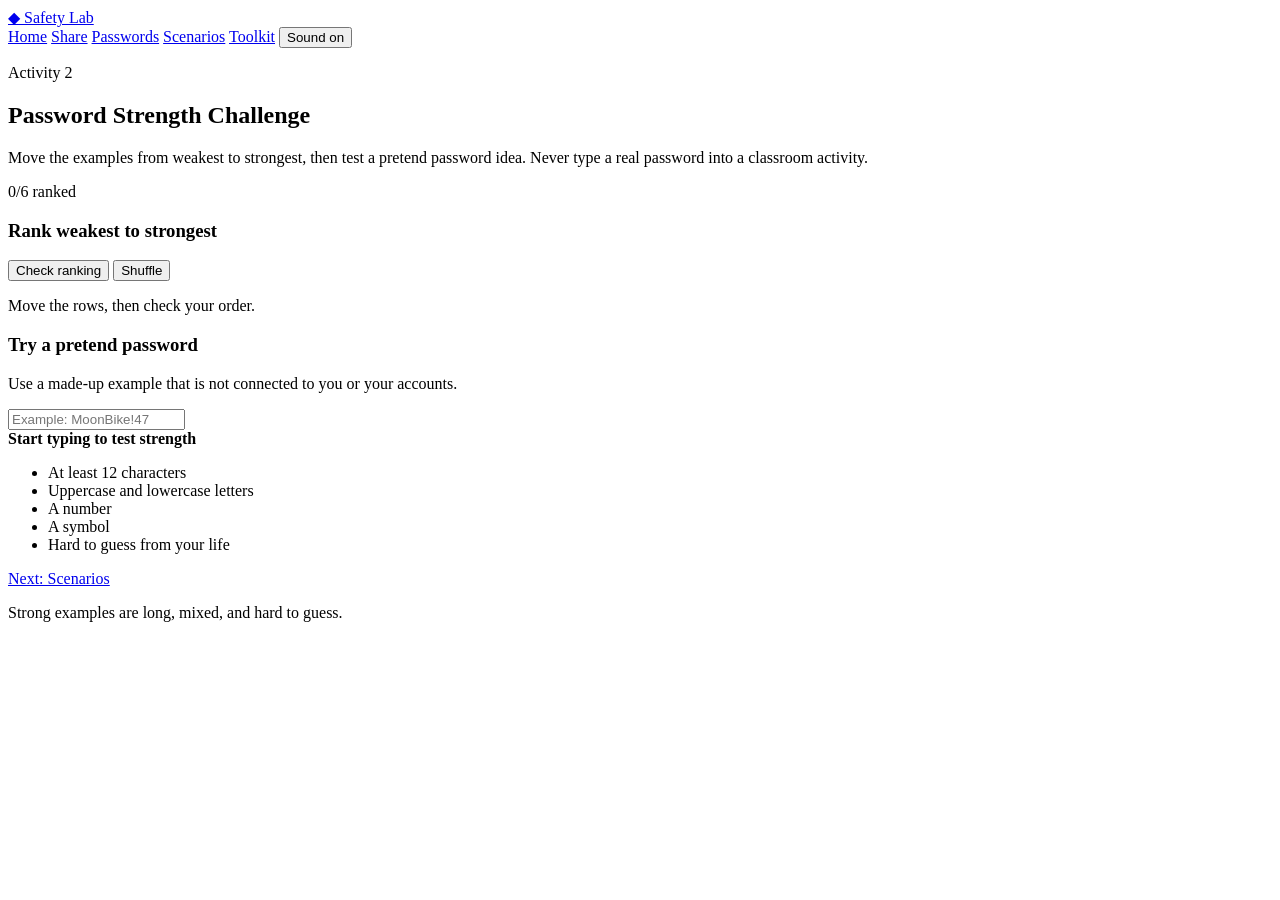
==== passwords.html @ 15ce436d "Add files via upload" ====
<!doctype html>
<html lang="en">
<head>
  <meta charset="utf-8">
  <meta name="viewport" content="width=device-width, initial-scale=1">
  <title>Password Challenge | Safety Lab</title>
  <link rel="stylesheet" href="css/styles.css">
</head>
<body data-page="passwords">
  <header class="site-header">
    <nav class="nav" aria-label="Main navigation">
      <a class="brand" href="index.html" aria-label="Safety Lab home">
        <span class="brand-mark" aria-hidden="true">◆</span>
        <span>Safety Lab</span>
      </a>
      <div class="nav-actions">
        <a class="nav-link" href="index.html">Home</a>
        <a class="nav-link" href="share.html">Share</a>
        <a class="nav-link active" href="passwords.html">Passwords</a>
        <a class="nav-link" href="scenarios.html">Scenarios</a>
        <a class="nav-link" href="toolkit.html">Toolkit</a>
        <button class="sound-toggle" type="button" data-sound-toggle aria-pressed="true">Sound on</button>
      </div>
    </nav>
  </header>

  <main class="page-main">
    <section class="section">
      <div class="wrap">
        <div class="section-header">
          <div>
            <p class="kicker">Activity 2</p>
            <h1 class="page-title">Password Strength Challenge</h1>
            <p>Move the examples from weakest to strongest, then test a pretend password idea. Never type a real password into a classroom activity.</p>
          </div>
          <div class="score-pill"><span id="rankScore">0</span>/6 ranked</div>
        </div>

        <div class="password-area">
          <div class="panel">
            <h3>Rank weakest to strongest</h3>
            <div class="password-list" id="passwordList"></div>
            <div class="response-tools">
              <button class="button primary" id="checkRanking" type="button">Check ranking</button>
              <button class="mini-button" id="shufflePasswords" type="button">Shuffle</button>
            </div>
            <p class="inline-feedback" id="rankingFeedback" aria-live="polite">Move the rows, then check your order.</p>
          </div>

          <aside class="tool-panel">
            <h3>Try a pretend password</h3>
            <p>Use a made-up example that is not connected to you or your accounts.</p>
            <input class="password-input" id="passwordInput" type="text" autocomplete="off" placeholder="Example: MoonBike!47">
            <div class="meter" aria-live="polite">
              <div class="meter-track"><div class="meter-fill" id="meterFill"></div></div>
              <strong id="meterLabel">Start typing to test strength</strong>
              <ul class="check-list" id="checkList">
                <li data-rule="length">At least 12 characters</li>
                <li data-rule="letters">Uppercase and lowercase letters</li>
                <li data-rule="numbers">A number</li>
                <li data-rule="symbols">A symbol</li>
                <li data-rule="personal">Hard to guess from your life</li>
              </ul>
            </div>
          </aside>
        </div>
      </div>
    </section>
  </main>

  <footer class="footer">
    <div class="wrap">
      <a class="button" href="scenarios.html">Next: Scenarios</a>
      <p>Strong examples are long, mixed, and hard to guess.</p>
    </div>
  </footer>

  <script src="scripts/app.js"></script>
</body>
</html>
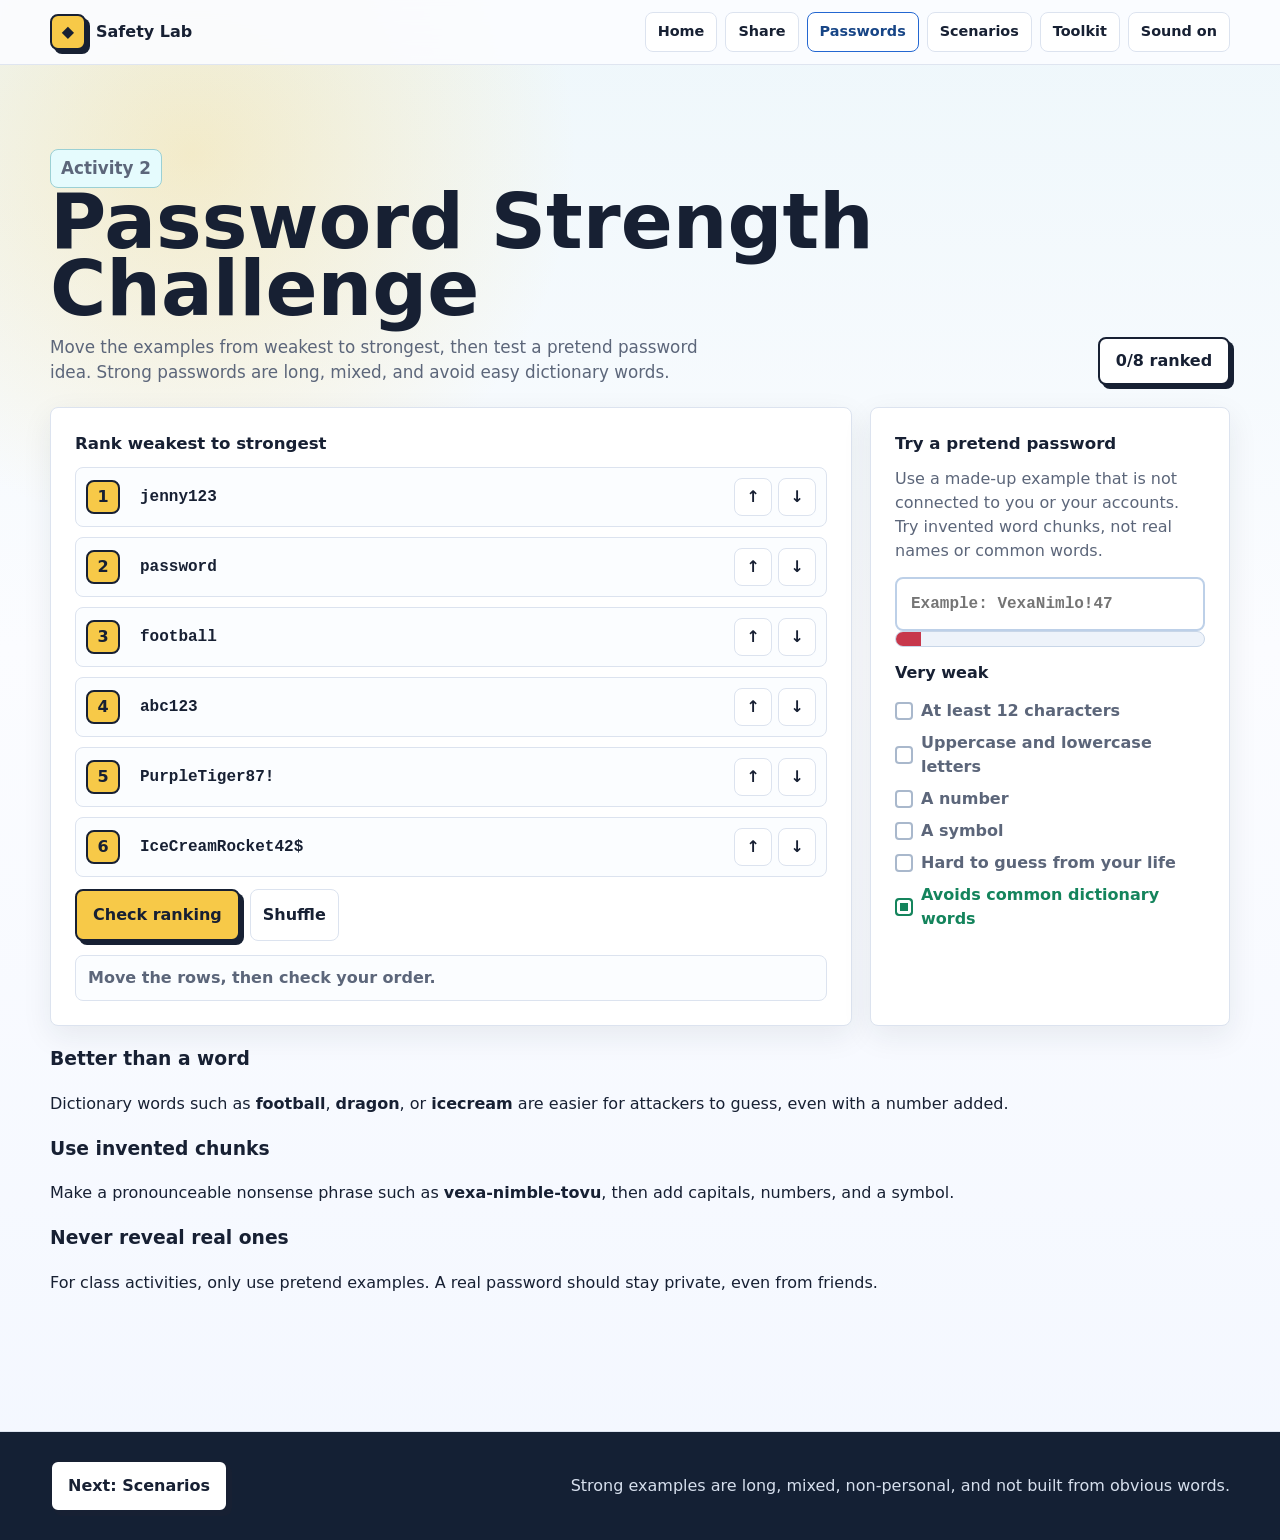
==== commit dd69b61e: "Add files via upload" ====
--- a/passwords.html
+++ b/passwords.html
@@ -31,9 +31,9 @@
           <div>
             <p class="kicker">Activity 2</p>
             <h1 class="page-title">Password Strength Challenge</h1>
-            <p>Move the examples from weakest to strongest, then test a pretend password idea. Never type a real password into a classroom activity.</p>
+            <p>Move the examples from weakest to strongest, then test a pretend password idea. Strong passwords are long, mixed, and avoid easy dictionary words.</p>
           </div>
-          <div class="score-pill"><span id="rankScore">0</span>/6 ranked</div>
+          <div class="score-pill"><span id="rankScore">0</span>/8 ranked</div>
         </div>
 
         <div class="password-area">
@@ -49,8 +49,8 @@
 
           <aside class="tool-panel">
             <h3>Try a pretend password</h3>
-            <p>Use a made-up example that is not connected to you or your accounts.</p>
-            <input class="password-input" id="passwordInput" type="text" autocomplete="off" placeholder="Example: MoonBike!47">
+            <p>Use a made-up example that is not connected to you or your accounts. Try invented word chunks, not real names or common words.</p>
+            <input class="password-input" id="passwordInput" type="text" autocomplete="off" placeholder="Example: VexaNimlo!47">
             <div class="meter" aria-live="polite">
               <div class="meter-track"><div class="meter-fill" id="meterFill"></div></div>
               <strong id="meterLabel">Start typing to test strength</strong>
@@ -60,9 +60,25 @@
                 <li data-rule="numbers">A number</li>
                 <li data-rule="symbols">A symbol</li>
                 <li data-rule="personal">Hard to guess from your life</li>
+                <li data-rule="dictionary">Avoids common dictionary words</li>
               </ul>
             </div>
           </aside>
+        </div>
+
+        <div class="password-tips" aria-label="Password building tips">
+          <div class="tip-panel">
+            <h3>Better than a word</h3>
+            <p>Dictionary words such as <strong>football</strong>, <strong>dragon</strong>, or <strong>icecream</strong> are easier for attackers to guess, even with a number added.</p>
+          </div>
+          <div class="tip-panel">
+            <h3>Use invented chunks</h3>
+            <p>Make a pronounceable nonsense phrase such as <strong>vexa-nimble-tovu</strong>, then add capitals, numbers, and a symbol.</p>
+          </div>
+          <div class="tip-panel">
+            <h3>Never reveal real ones</h3>
+            <p>For class activities, only use pretend examples. A real password should stay private, even from friends.</p>
+          </div>
         </div>
       </div>
     </section>
@@ -71,7 +87,7 @@
   <footer class="footer">
     <div class="wrap">
       <a class="button" href="scenarios.html">Next: Scenarios</a>
-      <p>Strong examples are long, mixed, and hard to guess.</p>
+      <p>Strong examples are long, mixed, non-personal, and not built from obvious words.</p>
     </div>
   </footer>
 
--- a/css/styles.css
+++ b/css/styles.css
@@ -0,0 +1,912 @@
+:root {
+  --ink: #172033;
+  --muted: #5c667a;
+  --paper: #fbfcff;
+  --line: #dce3ef;
+  --blue: #2367d1;
+  --blue-dark: #174586;
+  --green: #14845c;
+  --amber: #b86908;
+  --red: #c7374b;
+  --teal: #0d8b92;
+  --yellow: #f7c948;
+  --shadow: 0 18px 45px rgba(23, 32, 51, .13);
+}
+
+* {
+  box-sizing: border-box;
+}
+
+html {
+  scroll-behavior: smooth;
+}
+
+body {
+  margin: 0;
+  font-family: Inter, ui-sans-serif, system-ui, -apple-system, BlinkMacSystemFont, "Segoe UI", sans-serif;
+  color: var(--ink);
+  background:
+    radial-gradient(circle at 15% 10%, rgba(247, 201, 72, .28), transparent 24rem),
+    linear-gradient(180deg, #eef7fb 0%, #fbfcff 42%, #f3f7ff 100%);
+  line-height: 1.5;
+}
+
+button,
+input,
+textarea {
+  font: inherit;
+}
+
+button {
+  cursor: pointer;
+}
+
+.site-header {
+  position: sticky;
+  top: 0;
+  z-index: 10;
+  border-bottom: 1px solid rgba(220, 227, 239, .9);
+  background: rgba(251, 252, 255, .92);
+  backdrop-filter: blur(14px);
+}
+
+.nav {
+  width: min(1180px, calc(100% - 32px));
+  margin: 0 auto;
+  display: flex;
+  align-items: center;
+  justify-content: space-between;
+  gap: 18px;
+  padding: 12px 0;
+}
+
+.brand {
+  display: flex;
+  align-items: center;
+  gap: 10px;
+  min-width: 0;
+  color: var(--ink);
+  font-weight: 800;
+  letter-spacing: 0;
+  text-decoration: none;
+}
+
+.brand-mark {
+  width: 36px;
+  height: 36px;
+  display: grid;
+  place-items: center;
+  border: 2px solid var(--ink);
+  border-radius: 8px;
+  background: var(--yellow);
+  box-shadow: 4px 4px 0 var(--ink);
+  flex: 0 0 auto;
+}
+
+.nav-actions {
+  display: flex;
+  align-items: center;
+  gap: 8px;
+  overflow-x: auto;
+  scrollbar-width: none;
+}
+
+.nav-actions::-webkit-scrollbar {
+  display: none;
+}
+
+.nav-link,
+.sound-toggle {
+  border: 1px solid var(--line);
+  background: white;
+  color: var(--ink);
+  border-radius: 8px;
+  padding: 8px 12px;
+  text-decoration: none;
+  white-space: nowrap;
+  font-weight: 700;
+  font-size: .9rem;
+}
+
+.nav-link:hover,
+.nav-link:focus-visible,
+.sound-toggle:hover,
+.sound-toggle:focus-visible,
+.nav-link.active {
+  border-color: var(--blue);
+  color: var(--blue-dark);
+  outline: none;
+}
+
+.sound-toggle[aria-pressed="false"] {
+  color: var(--muted);
+  background: #f2f5fa;
+}
+
+.hero {
+  width: min(1180px, calc(100% - 32px));
+  min-height: min(720px, calc(100vh - 76px));
+  margin: 0 auto;
+  display: grid;
+  grid-template-columns: minmax(0, .92fr) minmax(360px, 1.08fr);
+  align-items: center;
+  gap: clamp(24px, 4vw, 56px);
+  padding: clamp(28px, 5vw, 60px) 0 32px;
+}
+
+.hero-copy {
+  position: relative;
+  z-index: 1;
+}
+
+.kicker {
+  width: fit-content;
+  margin: 0 0 14px;
+  border: 1px solid #9bd0d4;
+  background: #e5fbfd;
+  color: #074d54;
+  border-radius: 8px;
+  padding: 6px 10px;
+  font-size: .88rem;
+  font-weight: 800;
+}
+
+h1 {
+  margin: 0;
+  font-size: clamp(2.7rem, 7vw, 6.5rem);
+  line-height: .88;
+  letter-spacing: 0;
+}
+
+.page-title {
+  font-size: clamp(2.4rem, 6vw, 5.4rem);
+}
+
+.hero-copy p {
+  max-width: 58ch;
+  margin: 22px 0 0;
+  color: #344057;
+  font-size: clamp(1.05rem, 2vw, 1.24rem);
+}
+
+.hero-actions {
+  display: flex;
+  flex-wrap: wrap;
+  gap: 12px;
+  margin-top: 28px;
+}
+
+.button {
+  border: 2px solid var(--ink);
+  border-radius: 8px;
+  padding: 12px 16px;
+  display: inline-flex;
+  align-items: center;
+  justify-content: center;
+  gap: 10px;
+  min-height: 48px;
+  color: var(--ink);
+  background: white;
+  box-shadow: 4px 4px 0 var(--ink);
+  font-weight: 850;
+  text-decoration: none;
+  transition: transform .16s ease, box-shadow .16s ease;
+}
+
+.button.primary {
+  background: var(--yellow);
+}
+
+.button:hover,
+.button:focus-visible {
+  transform: translate(2px, 2px);
+  box-shadow: 2px 2px 0 var(--ink);
+  outline: none;
+}
+
+.hero-art {
+  position: relative;
+  min-height: 470px;
+  border-radius: 8px;
+  overflow: hidden;
+  box-shadow: var(--shadow);
+  border: 1px solid rgba(23, 32, 51, .12);
+  background: #dbeefa;
+}
+
+.hero-art img {
+  width: 100%;
+  height: 100%;
+  min-height: 470px;
+  display: block;
+  object-fit: cover;
+}
+
+main {
+  padding-bottom: 48px;
+}
+
+.page-main {
+  min-height: calc(100vh - 160px);
+}
+
+.section {
+  padding: clamp(34px, 6vw, 72px) 0;
+}
+
+.wrap {
+  width: min(1180px, calc(100% - 32px));
+  margin: 0 auto;
+}
+
+.section-header {
+  display: grid;
+  grid-template-columns: minmax(0, 1fr) auto;
+  gap: 20px;
+  align-items: end;
+  margin-bottom: 22px;
+}
+
+.section-header h2 {
+  margin: 0;
+  font-size: clamp(2rem, 4vw, 3.5rem);
+  line-height: .98;
+  letter-spacing: 0;
+}
+
+.section-header p {
+  margin: 12px 0 0;
+  max-width: 64ch;
+  color: var(--muted);
+  font-size: 1.05rem;
+}
+
+.score-pill {
+  min-width: 132px;
+  border: 2px solid var(--ink);
+  border-radius: 8px;
+  padding: 10px 12px;
+  background: white;
+  text-align: center;
+  box-shadow: 4px 4px 0 var(--ink);
+  font-weight: 850;
+}
+
+.activity-shell {
+  display: grid;
+  grid-template-columns: minmax(0, 1fr) 340px;
+  gap: 18px;
+  align-items: start;
+}
+
+.panel,
+.feedback,
+.scenario-board,
+.tool-panel,
+.activity-card {
+  background: white;
+  border: 1px solid var(--line);
+  border-radius: 8px;
+  box-shadow: 0 10px 30px rgba(23, 32, 51, .08);
+}
+
+.panel,
+.tool-panel,
+.activity-card {
+  padding: clamp(16px, 3vw, 24px);
+}
+
+.activity-card {
+  min-height: 230px;
+  color: var(--ink);
+  text-decoration: none;
+  display: flex;
+  flex-direction: column;
+  justify-content: space-between;
+}
+
+.activity-card:hover,
+.activity-card:focus-visible {
+  border-color: var(--blue);
+  outline: none;
+}
+
+.activity-card h3 {
+  margin: 22px 0 8px;
+  font-size: 1.45rem;
+}
+
+.activity-card p {
+  margin: 0;
+  color: var(--muted);
+}
+
+.card-number {
+  width: 46px;
+  height: 38px;
+  display: grid;
+  place-items: center;
+  border: 2px solid var(--ink);
+  border-radius: 8px;
+  background: var(--yellow);
+  box-shadow: 3px 3px 0 var(--ink);
+  font-weight: 900;
+}
+
+.feedback {
+  position: sticky;
+  top: 78px;
+  padding: 18px;
+}
+
+.feedback-inline {
+  margin-top: 16px;
+  position: static;
+}
+
+.feedback.correct,
+.inline-feedback.correct {
+  border-color: rgba(20, 132, 92, .42);
+  background: #f0fbf5;
+  color: #0a5b3d;
+}
+
+.feedback.incorrect,
+.inline-feedback.incorrect {
+  border-color: rgba(199, 55, 75, .34);
+  background: #fff5f6;
+  color: #7a1d2d;
+}
+
+.feedback h3,
+.panel h3,
+.tool-panel h3 {
+  margin: 0 0 10px;
+  font-size: 1.04rem;
+}
+
+.feedback p {
+  margin: 0;
+  color: var(--muted);
+}
+
+.feedback ul {
+  margin: 12px 0 0;
+  padding-left: 18px;
+  color: var(--muted);
+}
+
+.inline-feedback {
+  margin: 14px 0 0;
+  border: 1px solid var(--line);
+  border-radius: 8px;
+  background: #fbfdff;
+  color: var(--muted);
+  padding: 10px 12px;
+  font-weight: 750;
+}
+
+.inline-feedback.strong {
+  color: var(--green);
+}
+
+.share-card {
+  display: grid;
+  grid-template-columns: minmax(0, 1fr);
+  gap: 20px;
+  place-items: center;
+  min-height: 300px;
+  border: 2px dashed #b7c7dd;
+  border-radius: 8px;
+  padding: 28px;
+  text-align: center;
+  background:
+    linear-gradient(135deg, rgba(35, 103, 209, .08), transparent),
+    #fbfdff;
+}
+
+.share-label {
+  color: var(--muted);
+  font-weight: 800;
+  text-transform: uppercase;
+  font-size: .82rem;
+}
+
+.share-item {
+  font-size: clamp(2.4rem, 7vw, 5.5rem);
+  font-weight: 900;
+  line-height: 1;
+  overflow-wrap: anywhere;
+}
+
+.choice-grid {
+  display: grid;
+  grid-template-columns: repeat(3, 1fr);
+  gap: 10px;
+  margin-top: 16px;
+}
+
+.choice {
+  min-height: 86px;
+  border: 2px solid var(--line);
+  border-radius: 8px;
+  background: white;
+  color: var(--ink);
+  display: grid;
+  place-items: center;
+  gap: 4px;
+  padding: 10px;
+  font-weight: 850;
+}
+
+.choice .icon {
+  font-size: 1.8rem;
+  line-height: 1;
+}
+
+.choice[data-choice="safe"]:hover,
+.choice[data-choice="safe"]:focus-visible {
+  border-color: var(--green);
+}
+
+.choice[data-choice="depends"]:hover,
+.choice[data-choice="depends"]:focus-visible {
+  border-color: var(--amber);
+}
+
+.choice[data-choice="unsafe"]:hover,
+.choice[data-choice="unsafe"]:focus-visible {
+  border-color: var(--red);
+}
+
+.progress-row {
+  display: flex;
+  justify-content: space-between;
+  gap: 16px;
+  color: var(--muted);
+  font-weight: 750;
+  margin-top: 16px;
+}
+
+.bar {
+  height: 12px;
+  border: 1px solid #bfd0e7;
+  border-radius: 99px;
+  margin-top: 10px;
+  overflow: hidden;
+  background: #edf3fb;
+}
+
+.bar span {
+  display: block;
+  height: 100%;
+  width: 0;
+  background: linear-gradient(90deg, var(--teal), var(--blue));
+  transition: width .25s ease;
+}
+
+.password-area {
+  display: grid;
+  grid-template-columns: minmax(0, 1fr) minmax(270px, 360px);
+  gap: 18px;
+}
+
+.password-list {
+  display: grid;
+  gap: 10px;
+}
+
+.password-row {
+  display: grid;
+  grid-template-columns: 44px minmax(0, 1fr) auto;
+  gap: 10px;
+  align-items: center;
+  border: 1px solid var(--line);
+  border-radius: 8px;
+  padding: 10px;
+  background: #fbfdff;
+}
+
+.password-row.correct {
+  border-color: rgba(20, 132, 92, .55);
+  background: #f0fbf5;
+}
+
+.rank {
+  width: 34px;
+  height: 34px;
+  display: grid;
+  place-items: center;
+  border: 2px solid var(--ink);
+  border-radius: 8px;
+  background: var(--yellow);
+  font-weight: 900;
+}
+
+.password-text {
+  min-width: 0;
+  font-family: ui-monospace, SFMono-Regular, Menlo, Consolas, monospace;
+  font-weight: 850;
+  overflow-wrap: anywhere;
+}
+
+.move-buttons {
+  display: flex;
+  gap: 6px;
+}
+
+.icon-button {
+  width: 38px;
+  height: 38px;
+  border-radius: 8px;
+  border: 1px solid var(--line);
+  background: white;
+  color: var(--ink);
+  font-weight: 900;
+}
+
+.icon-button:hover,
+.icon-button:focus-visible {
+  border-color: var(--blue);
+  outline: none;
+}
+
+.meter {
+  display: grid;
+  gap: 14px;
+}
+
+.password-input {
+  width: 100%;
+  border: 2px solid #bdd0e8;
+  border-radius: 8px;
+  padding: 13px 14px;
+  outline: none;
+  font-family: ui-monospace, SFMono-Regular, Menlo, Consolas, monospace;
+  font-weight: 750;
+}
+
+.password-input:focus {
+  border-color: var(--blue);
+}
+
+.meter-track {
+  height: 16px;
+  border-radius: 99px;
+  overflow: hidden;
+  border: 1px solid #c8d6e8;
+  background: #eef3fa;
+}
+
+.meter-fill {
+  width: 8%;
+  height: 100%;
+  background: var(--red);
+  transition: width .2s ease, background .2s ease;
+}
+
+.check-list {
+  display: grid;
+  gap: 8px;
+  margin: 0;
+  padding: 0;
+  list-style: none;
+}
+
+.check-list li {
+  display: flex;
+  align-items: center;
+  gap: 8px;
+  color: var(--muted);
+  font-weight: 700;
+}
+
+.check-list li::before {
+  content: "";
+  width: 14px;
+  height: 14px;
+  border: 2px solid #a9b8cc;
+  border-radius: 4px;
+  flex: 0 0 auto;
+}
+
+.check-list li.met {
+  color: var(--green);
+}
+
+.check-list li.met::before {
+  background: var(--green);
+  border-color: var(--green);
+  box-shadow: inset 0 0 0 3px white;
+}
+
+.scenario-layout {
+  display: grid;
+  grid-template-columns: 290px minmax(0, 1fr);
+  gap: 18px;
+}
+
+.scenario-tabs {
+  display: grid;
+  gap: 10px;
+}
+
+.scenario-tab {
+  border: 1px solid var(--line);
+  border-radius: 8px;
+  padding: 14px;
+  background: white;
+  color: var(--ink);
+  text-align: left;
+  font-weight: 850;
+}
+
+.scenario-tab.active {
+  border: 2px solid var(--ink);
+  background: var(--yellow);
+  box-shadow: 4px 4px 0 var(--ink);
+}
+
+.scenario-board {
+  padding: clamp(18px, 3vw, 28px);
+}
+
+.scenario-board h3 {
+  margin: 0;
+  font-size: clamp(1.5rem, 3vw, 2.4rem);
+  line-height: 1.05;
+}
+
+.scenario-board p {
+  color: var(--muted);
+  font-size: 1.08rem;
+}
+
+.scenario-actions {
+  display: grid;
+  grid-template-columns: repeat(3, 1fr);
+  gap: 10px;
+  margin: 18px 0;
+}
+
+.scenario-action {
+  min-height: 72px;
+  border: 2px solid var(--line);
+  border-radius: 8px;
+  background: white;
+  color: var(--ink);
+  font-weight: 850;
+  padding: 10px;
+}
+
+.scenario-action.selected {
+  border-color: var(--blue);
+  background: #e9f1ff;
+}
+
+textarea {
+  width: 100%;
+  min-height: 104px;
+  resize: vertical;
+  border: 2px solid #bdd0e8;
+  border-radius: 8px;
+  padding: 12px;
+  color: var(--ink);
+  background: #fbfdff;
+}
+
+textarea:focus {
+  border-color: var(--blue);
+  outline: none;
+}
+
+.response-tools {
+  display: flex;
+  flex-wrap: wrap;
+  gap: 10px;
+  margin-top: 12px;
+}
+
+.mini-button {
+  border: 1px solid var(--line);
+  border-radius: 8px;
+  background: white;
+  color: var(--ink);
+  padding: 9px 12px;
+  font-weight: 800;
+}
+
+.mini-button:hover,
+.mini-button:focus-visible {
+  border-color: var(--blue);
+  outline: none;
+}
+
+.tool-grid {
+  display: grid;
+  grid-template-columns: repeat(4, 1fr);
+  gap: 16px;
+}
+
+.tool-panel {
+  min-height: 230px;
+}
+
+.tool-panel p {
+  color: var(--muted);
+  margin: 0 0 14px;
+}
+
+body[data-page="toolkit"] .tool-grid {
+  grid-template-columns: repeat(3, 1fr);
+}
+
+.privacy-toggle {
+  display: grid;
+  gap: 8px;
+}
+
+.toggle-row {
+  display: flex;
+  align-items: center;
+  justify-content: space-between;
+  gap: 10px;
+  border: 1px solid var(--line);
+  border-radius: 8px;
+  padding: 10px;
+  color: var(--muted);
+  background: white;
+  font-weight: 750;
+}
+
+.switch {
+  width: 50px;
+  height: 28px;
+  border: 2px solid #98a8bf;
+  border-radius: 99px;
+  background: #edf3fa;
+  position: relative;
+  flex: 0 0 auto;
+}
+
+.switch::after {
+  content: "";
+  width: 18px;
+  height: 18px;
+  position: absolute;
+  top: 3px;
+  left: 4px;
+  border-radius: 50%;
+  background: #98a8bf;
+  transition: transform .2s ease, background .2s ease;
+}
+
+.toggle-row.on .switch {
+  border-color: var(--green);
+  background: #e8f8f1;
+}
+
+.toggle-row.on .switch::after {
+  transform: translateX(20px);
+  background: var(--green);
+}
+
+.toggle-row.risky.on .switch {
+  border-color: var(--red);
+  background: #fff1f3;
+}
+
+.toggle-row.risky.on .switch::after {
+  background: var(--red);
+}
+
+.phish-message {
+  border: 1px solid #f0c4ca;
+  border-left: 6px solid var(--red);
+  border-radius: 8px;
+  padding: 12px;
+  background: #fff7f8;
+  color: #5c1824;
+  font-weight: 750;
+}
+
+.spot-list {
+  display: flex;
+  flex-wrap: wrap;
+  gap: 8px;
+}
+
+.chip {
+  border: 1px solid var(--line);
+  border-radius: 8px;
+  padding: 7px 10px;
+  background: white;
+  color: var(--muted);
+  font-weight: 800;
+}
+
+.chip.found {
+  border-color: var(--green);
+  color: var(--green);
+  background: #edf9f3;
+}
+
+.footer {
+  border-top: 1px solid var(--line);
+  background: #142034;
+  color: white;
+  padding: 28px 0;
+}
+
+.footer .wrap {
+  display: flex;
+  justify-content: space-between;
+  gap: 18px;
+  align-items: center;
+  flex-wrap: wrap;
+}
+
+.footer p {
+  margin: 0;
+  color: #d6dfed;
+}
+
+@media (max-width: 1040px) {
+  .tool-grid {
+    grid-template-columns: repeat(2, 1fr);
+  }
+
+  body[data-page="toolkit"] .tool-grid {
+    grid-template-columns: 1fr;
+  }
+}
+
+@media (max-width: 940px) {
+  .hero,
+  .activity-shell,
+  .password-area,
+  .scenario-layout {
+    grid-template-columns: 1fr;
+  }
+
+  .hero {
+    min-height: auto;
+  }
+
+  .hero-art,
+  .hero-art img {
+    min-height: 320px;
+  }
+
+  .feedback {
+    position: static;
+  }
+}
+
+@media (max-width: 640px) {
+  .nav {
+    align-items: stretch;
+    flex-direction: column;
+  }
+
+  .section-header,
+  .tool-grid,
+  .choice-grid,
+  .scenario-actions {
+    grid-template-columns: 1fr;
+  }
+
+  .hero-art,
+  .hero-art img {
+    min-height: 240px;
+  }
+
+  .password-row {
+    grid-template-columns: 38px minmax(0, 1fr);
+  }
+
+  .move-buttons {
+    grid-column: 1 / -1;
+    justify-content: flex-end;
+  }
+}
